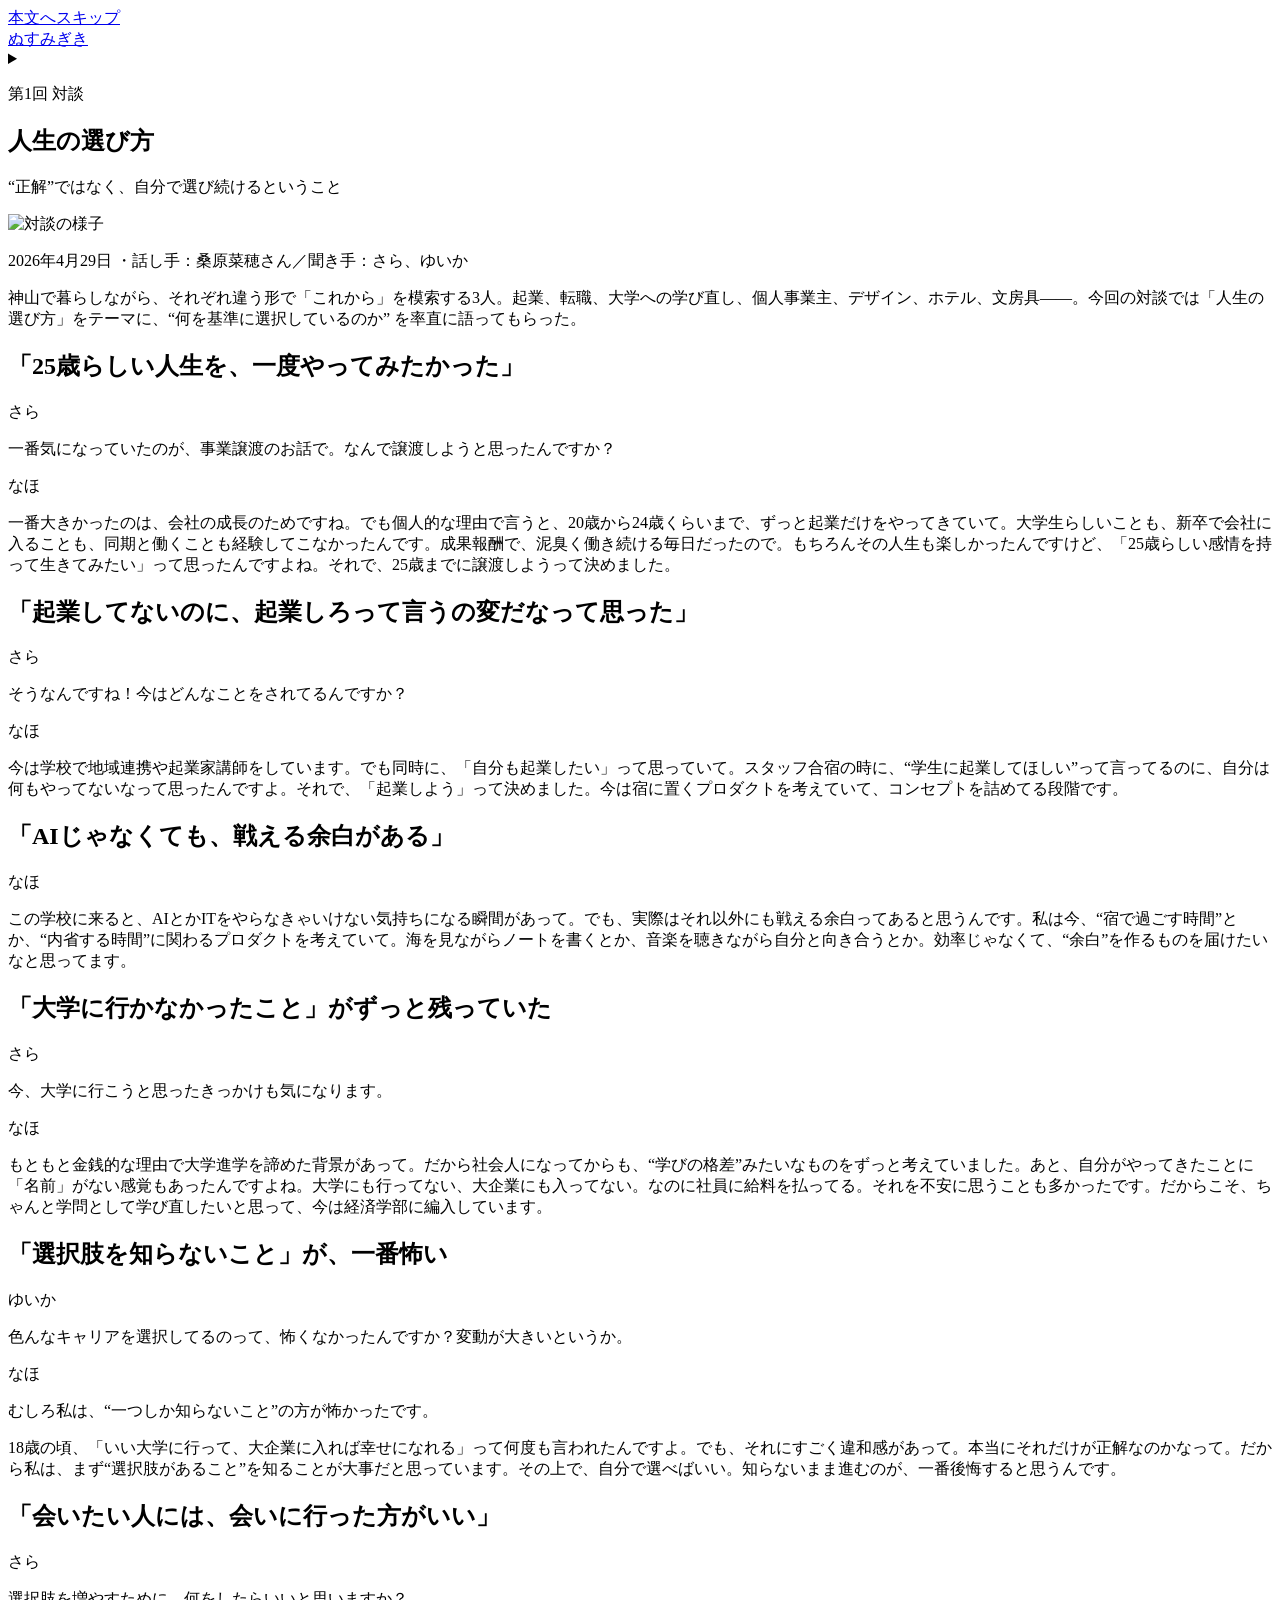
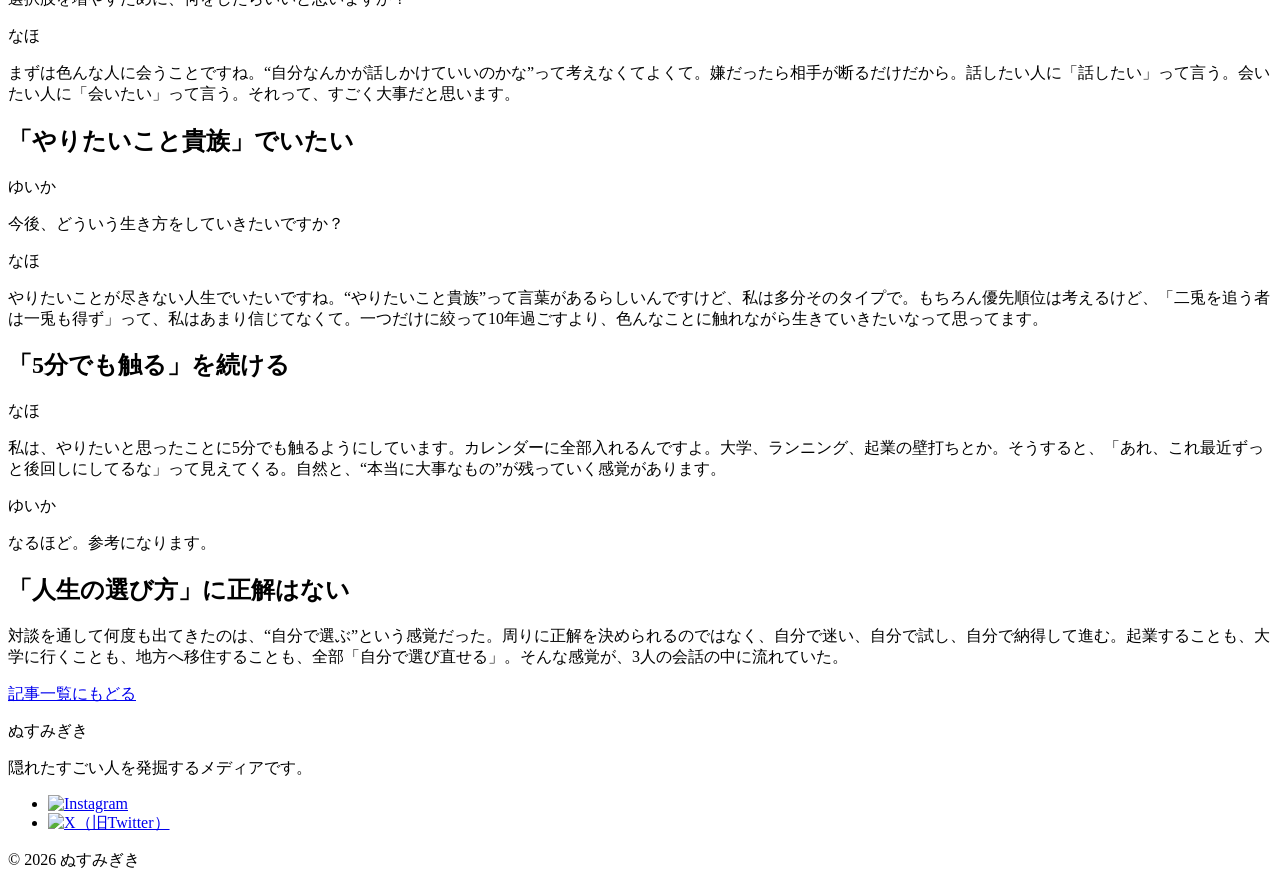
==== index.html @ 28a66e9d "Add files via upload" ====
<!DOCTYPE html>
<html lang="ja">
<head>
  <meta charset="UTF-8">
  <meta name="viewport" content="width=device-width, initial-scale=1">

  <title>第1回 人生の選び方 — 桑原菜穂さん｜ぬすみぎき</title>
  <meta name="description" content="神山で暮らしながら「これから」を模索する3人の対談。起業、事業譲渡、大学への学び直し。“何を基準に選んでいるのか”を率直に聞きました。">

  <!-- セキュリティ：読み込み元を自サイトに限定。JavaScript は使っていない。
       ※ frame-ancestors は meta では効かないため、vercel.json 側で指定している。 -->
  <meta http-equiv="Content-Security-Policy"
        content="default-src 'self'; script-src 'none'; style-src 'self'; img-src 'self' data:; font-src 'self'; base-uri 'none'; form-action 'none'">
  <meta name="referrer" content="strict-origin-when-cross-origin">

  <link rel="icon" href="/assets/icons/favicon.svg" type="image/svg+xml">
  <link rel="canonical" href="https://example.com/articles/001-jinsei-no-erabikata/">

  <!-- SNS でシェアされたときの見え方（TODO: example.com を公開先のドメインに置き換える） -->
  <meta property="og:type" content="article">
  <meta property="og:title" content="第1回 人生の選び方 — 桑原菜穂さん">
  <meta property="og:description" content="“正解”ではなく、自分で選び続けるということ。">
  <meta property="og:url" content="https://example.com/articles/001-jinsei-no-erabikata/">
  <meta property="og:image" content="https://example.com/assets/img/article-001-hero.jpg">
  <meta name="twitter:card" content="summary_large_image">

  <link rel="stylesheet" href="/assets/css/tokens.css">
  <link rel="stylesheet" href="/assets/css/base.css">
  <link rel="stylesheet" href="/assets/css/article.css">
</head>
<body>
  <a class="skip-link" href="#main">本文へスキップ</a>

  <header class="site-header">
    <div class="container site-header__inner">
      <a class="logo" href="/">ぬすみぎき</a>

      <nav class="nav" aria-label="メインメニュー">
        <details>
          <summary class="nav__toggle" aria-label="メニューを開く">
            <span class="nav__toggle-bar" aria-hidden="true"></span>
          </summary>
          <ul class="nav__list">
            <li><a href="/">ホーム</a></li>
            <li><a href="/#about">このマガジンについて</a></li>
          </ul>
        </details>
      </nav>
    </div>
  </header>

  <main id="main">
    <article class="container">
      <!-- 見出し -->
      <header class="article-hero">
        <div class="article-hero__caption">
          <p class="article-hero__series">第1回 対談</p>
          <h1 class="article-hero__title">人生の選び方</h1>
          <p class="article-hero__subtitle">“正解”ではなく、自分で選び続けるということ</p>
        </div>
        <img class="article-hero__image"
             src="/assets/img/article-001-hero.jpg"
             alt="対談の様子"
             width="614" height="461" fetchpriority="high" decoding="async">
      </header>

      <div class="article-body">
        <!-- TODO: 日付は写真のファイル名から仮置きしたもの。実際の公開日に直す -->
        <p class="article-meta">
          <time datetime="2026-04-29">2026年4月29日</time>
          ・話し手：桑原菜穂さん／聞き手：さら、ゆいか
        </p>

        <p class="article-lead">
          神山で暮らしながら、それぞれ違う形で「これから」を模索する3人。起業、転職、大学への学び直し、個人事業主、デザイン、ホテル、文房具——。今回の対談では「人生の選び方」をテーマに、“何を基準に選択しているのか” を率直に語ってもらった。
        </p>

        <!-- 第1章 -->
        <section class="chapter">
          <h2 class="chapter__heading">「25歳らしい人生を、一度やってみたかった」</h2>

          <div class="speech speech--host">
            <p class="speech__name">さら</p>
            <div class="speech__text">
              <p>一番気になっていたのが、事業譲渡のお話で。なんで譲渡しようと思ったんですか？</p>
            </div>
          </div>

          <div class="speech speech--guest">
            <p class="speech__name">なほ</p>
            <div class="speech__text">
              <p>一番大きかったのは、会社の成長のためですね。でも個人的な理由で言うと、20歳から24歳くらいまで、ずっと起業だけをやってきていて。大学生らしいことも、新卒で会社に入ることも、同期と働くことも経験してこなかったんです。成果報酬で、泥臭く働き続ける毎日だったので。もちろんその人生も楽しかったんですけど、「25歳らしい感情を持って生きてみたい」って思ったんですよね。それで、25歳までに譲渡しようって決めました。</p>
            </div>
          </div>
        </section>

        <!-- 第2章 -->
        <section class="chapter">
          <h2 class="chapter__heading">「起業してないのに、起業しろって言うの変だなって思った」</h2>

          <div class="speech speech--host">
            <p class="speech__name">さら</p>
            <div class="speech__text">
              <p>そうなんですね！今はどんなことをされてるんですか？</p>
            </div>
          </div>

          <div class="speech speech--guest">
            <p class="speech__name">なほ</p>
            <div class="speech__text">
              <p>今は学校で地域連携や起業家講師をしています。でも同時に、「自分も起業したい」って思っていて。スタッフ合宿の時に、“学生に起業してほしい”って言ってるのに、自分は何もやってないなって思ったんですよ。それで、「起業しよう」って決めました。今は宿に置くプロダクトを考えていて、コンセプトを詰めてる段階です。</p>
            </div>
          </div>
        </section>

        <!-- 第3章 -->
        <section class="chapter">
          <h2 class="chapter__heading">「AIじゃなくても、戦える余白がある」</h2>

          <div class="speech speech--guest">
            <p class="speech__name">なほ</p>
            <div class="speech__text">
              <p>この学校に来ると、AIとかITをやらなきゃいけない気持ちになる瞬間があって。でも、実際はそれ以外にも戦える余白ってあると思うんです。私は今、“宿で過ごす時間”とか、“内省する時間”に関わるプロダクトを考えていて。海を見ながらノートを書くとか、音楽を聴きながら自分と向き合うとか。効率じゃなくて、“余白”を作るものを届けたいなと思ってます。</p>
            </div>
          </div>
        </section>

        <!-- 第4章 -->
        <section class="chapter">
          <h2 class="chapter__heading">「大学に行かなかったこと」がずっと残っていた</h2>

          <div class="speech speech--host">
            <p class="speech__name">さら</p>
            <div class="speech__text">
              <p>今、大学に行こうと思ったきっかけも気になります。</p>
            </div>
          </div>

          <div class="speech speech--guest">
            <p class="speech__name">なほ</p>
            <div class="speech__text">
              <p>もともと金銭的な理由で大学進学を諦めた背景があって。だから社会人になってからも、“学びの格差”みたいなものをずっと考えていました。あと、自分がやってきたことに「名前」がない感覚もあったんですよね。大学にも行ってない、大企業にも入ってない。なのに社員に給料を払ってる。それを不安に思うことも多かったです。だからこそ、ちゃんと学問として学び直したいと思って、今は経済学部に編入しています。</p>
            </div>
          </div>
        </section>

        <!-- 第5章 -->
        <section class="chapter">
          <h2 class="chapter__heading">「選択肢を知らないこと」が、一番怖い</h2>

          <div class="speech speech--host">
            <p class="speech__name" data-speaker="yuika">ゆいか</p>
            <div class="speech__text">
              <p>色んなキャリアを選択してるのって、怖くなかったんですか？変動が大きいというか。</p>
            </div>
          </div>

          <div class="speech speech--guest">
            <p class="speech__name">なほ</p>
            <div class="speech__text">
              <p>むしろ私は、“一つしか知らないこと”の方が怖かったです。</p>
              <p>18歳の頃、「いい大学に行って、大企業に入れば幸せになれる」って何度も言われたんですよ。でも、それにすごく違和感があって。本当にそれだけが正解なのかなって。だから私は、まず“選択肢があること”を知ることが大事だと思っています。その上で、自分で選べばいい。知らないまま進むのが、一番後悔すると思うんです。</p>
            </div>
          </div>
        </section>

        <!-- 第6章 -->
        <section class="chapter">
          <h2 class="chapter__heading">「会いたい人には、会いに行った方がいい」</h2>

          <div class="speech speech--host">
            <p class="speech__name">さら</p>
            <div class="speech__text">
              <p>選択肢を増やすために、何をしたらいいと思いますか？</p>
            </div>
          </div>

          <div class="speech speech--guest">
            <p class="speech__name">なほ</p>
            <div class="speech__text">
              <p>まずは色んな人に会うことですね。“自分なんかが話しかけていいのかな”って考えなくてよくて。嫌だったら相手が断るだけだから。話したい人に「話したい」って言う。会いたい人に「会いたい」って言う。それって、すごく大事だと思います。</p>
            </div>
          </div>
        </section>

        <!-- 第7章 -->
        <section class="chapter">
          <h2 class="chapter__heading">「やりたいこと貴族」でいたい</h2>

          <div class="speech speech--host">
            <p class="speech__name" data-speaker="yuika">ゆいか</p>
            <div class="speech__text">
              <p>今後、どういう生き方をしていきたいですか？</p>
            </div>
          </div>

          <div class="speech speech--guest">
            <p class="speech__name">なほ</p>
            <div class="speech__text">
              <p>やりたいことが尽きない人生でいたいですね。“やりたいこと貴族”って言葉があるらしいんですけど、私は多分そのタイプで。もちろん優先順位は考えるけど、「二兎を追う者は一兎も得ず」って、私はあまり信じてなくて。一つだけに絞って10年過ごすより、色んなことに触れながら生きていきたいなって思ってます。</p>
            </div>
          </div>
        </section>

        <!-- 第8章 -->
        <section class="chapter">
          <h2 class="chapter__heading">「5分でも触る」を続ける</h2>

          <div class="speech speech--guest">
            <p class="speech__name">なほ</p>
            <div class="speech__text">
              <p>私は、やりたいと思ったことに5分でも触るようにしています。カレンダーに全部入れるんですよ。大学、ランニング、起業の壁打ちとか。そうすると、「あれ、これ最近ずっと後回しにしてるな」って見えてくる。自然と、“本当に大事なもの”が残っていく感覚があります。</p>
            </div>
          </div>

          <div class="speech speech--host">
            <p class="speech__name" data-speaker="yuika">ゆいか</p>
            <div class="speech__text">
              <p>なるほど。参考になります。</p>
            </div>
          </div>
        </section>

        <!-- まとめ -->
        <section class="article-outro" aria-labelledby="outro-title">
          <h2 class="article-outro__title" id="outro-title">「人生の選び方」に正解はない</h2>
          <p>対談を通して何度も出てきたのは、“自分で選ぶ”という感覚だった。周りに正解を決められるのではなく、自分で迷い、自分で試し、自分で納得して進む。起業することも、大学に行くことも、地方へ移住することも、全部「自分で選び直せる」。そんな感覚が、3人の会話の中に流れていた。</p>
        </section>

        <nav class="article-nav" aria-label="記事ナビゲーション">
          <a href="/">記事一覧にもどる</a>
        </nav>
      </div>
    </article>
  </main>

  <footer class="site-footer">
    <div class="container site-footer__inner">
      <div>
        <p class="logo">ぬすみぎき</p>
        <p class="site-footer__tagline">隠れたすごい人を発掘するメディアです。</p>
      </div>

      <!-- TODO: href を実際のアカウント URL に置き換える -->
      <ul class="social">
        <li>
          <a href="https://www.instagram.com/" rel="me noopener noreferrer" target="_blank">
            <img src="/assets/icons/instagram.svg" alt="Instagram" width="32" height="32">
          </a>
        </li>
        <li>
          <a href="https://x.com/" rel="me noopener noreferrer" target="_blank">
            <img src="/assets/icons/x.svg" alt="X（旧Twitter）" width="32" height="32">
          </a>
        </li>
      </ul>

      <p class="site-footer__copyright">&copy; 2026 ぬすみぎき</p>
    </div>
  </footer>
</body>
</html>
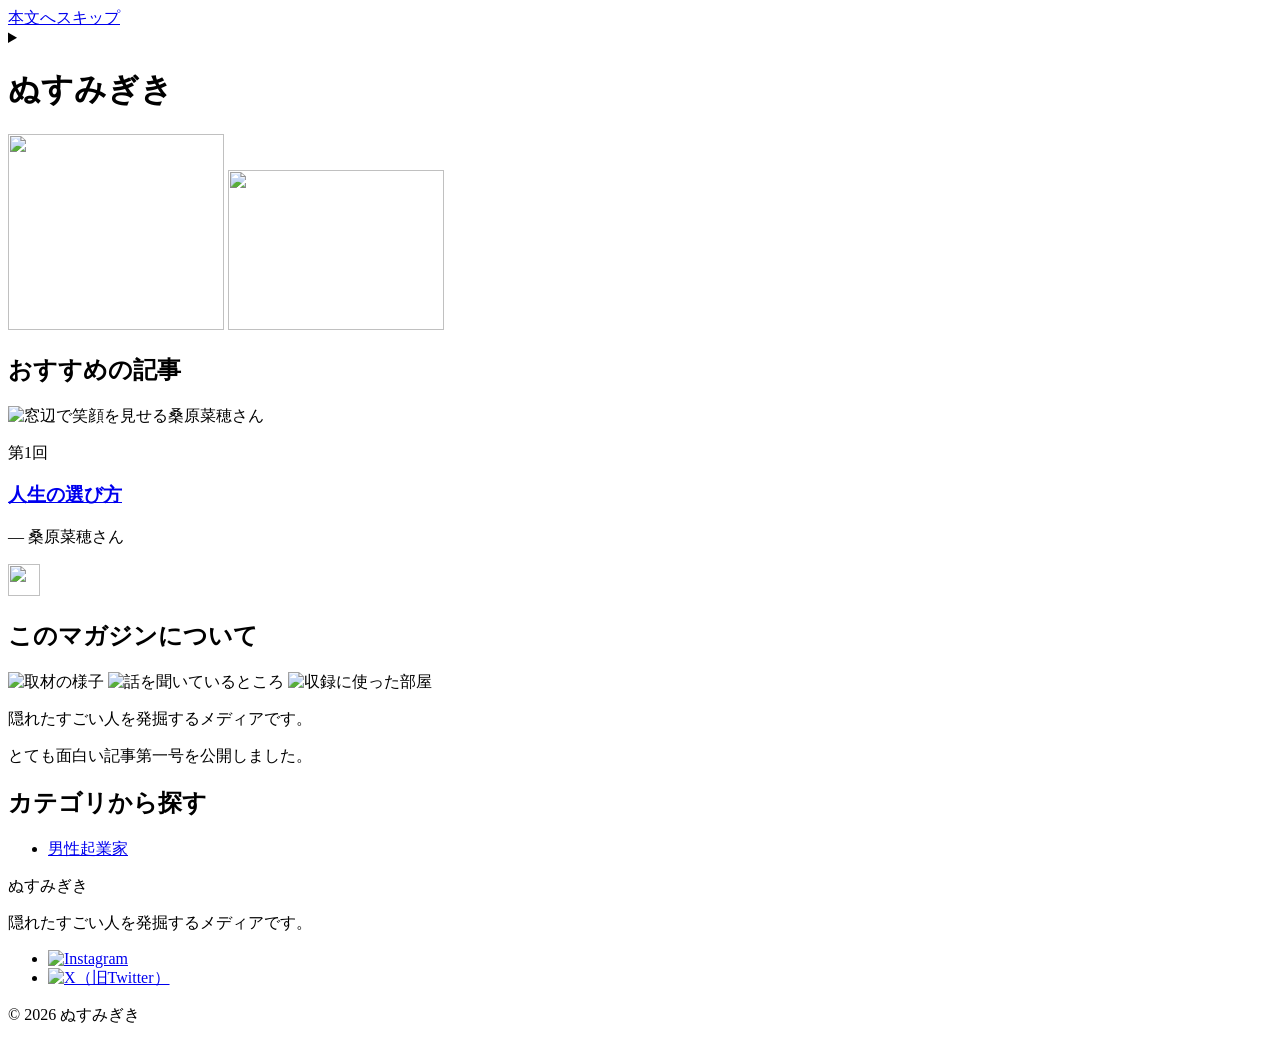
==== commit ae2c45dd: "Add files via upload" ====
--- a/index.html
+++ b/index.html
@@ -4,37 +4,37 @@
   <meta charset="UTF-8">
   <meta name="viewport" content="width=device-width, initial-scale=1">
 
-  <title>第1回 人生の選び方 — 桑原菜穂さん｜ぬすみぎき</title>
-  <meta name="description" content="神山で暮らしながら「これから」を模索する3人の対談。起業、事業譲渡、大学への学び直し。“何を基準に選んでいるのか”を率直に聞きました。">
+  <title>ぬすみぎき｜隠れたすごい人を発掘するWebマガジン</title>
+  <meta name="description" content="「ぬすみぎき」は、まだ知られていない人の話をそっと聞かせてもらうWebマガジンです。神山で暮らす人たちのインタビューを届けます。">
 
-  <!-- セキュリティ：読み込み元を自サイトに限定。JavaScript は使っていない。
+  <!-- セキュリティ：このページが読み込んでよいものを自分自身に限定する。
+       JavaScript は使っていないので script-src は none にしている。
        ※ frame-ancestors は meta では効かないため、vercel.json 側で指定している。 -->
   <meta http-equiv="Content-Security-Policy"
         content="default-src 'self'; script-src 'none'; style-src 'self'; img-src 'self' data:; font-src 'self'; base-uri 'none'; form-action 'none'">
   <meta name="referrer" content="strict-origin-when-cross-origin">
 
   <link rel="icon" href="/assets/icons/favicon.svg" type="image/svg+xml">
-  <link rel="canonical" href="https://example.com/articles/001-jinsei-no-erabikata/">
+  <link rel="canonical" href="https://example.com/">
 
   <!-- SNS でシェアされたときの見え方（TODO: example.com を公開先のドメインに置き換える） -->
-  <meta property="og:type" content="article">
-  <meta property="og:title" content="第1回 人生の選び方 — 桑原菜穂さん">
-  <meta property="og:description" content="“正解”ではなく、自分で選び続けるということ。">
-  <meta property="og:url" content="https://example.com/articles/001-jinsei-no-erabikata/">
-  <meta property="og:image" content="https://example.com/assets/img/article-001-hero.jpg">
+  <meta property="og:type" content="website">
+  <meta property="og:title" content="ぬすみぎき｜隠れたすごい人を発掘するWebマガジン">
+  <meta property="og:description" content="まだ知られていない人の話をそっと聞かせてもらうWebマガジン。">
+  <meta property="og:url" content="https://example.com/">
+  <meta property="og:image" content="https://example.com/assets/img/article-001-cover.jpg">
   <meta name="twitter:card" content="summary_large_image">
 
   <link rel="stylesheet" href="/assets/css/tokens.css">
   <link rel="stylesheet" href="/assets/css/base.css">
-  <link rel="stylesheet" href="/assets/css/article.css">
+  <link rel="stylesheet" href="/assets/css/home.css">
 </head>
 <body>
   <a class="skip-link" href="#main">本文へスキップ</a>
 
   <header class="site-header">
-    <div class="container site-header__inner">
-      <a class="logo" href="/">ぬすみぎき</a>
-
+    <!-- トップページはすぐ下に大きなサイト名が出るので、ヘッダーはメニューだけ -->
+    <div class="container site-header__inner site-header__inner--end">
       <nav class="nav" aria-label="メインメニュー">
         <details>
           <summary class="nav__toggle" aria-label="メニューを開く">
@@ -42,7 +42,8 @@
           </summary>
           <ul class="nav__list">
             <li><a href="/">ホーム</a></li>
-            <li><a href="/#about">このマガジンについて</a></li>
+            <li><a href="#about">このマガジンについて</a></li>
+            <li><a href="/articles/001-jinsei-no-erabikata/">第1回 人生の選び方</a></li>
           </ul>
         </details>
       </nav>
@@ -50,188 +51,75 @@
   </header>
 
   <main id="main">
-    <article class="container">
-      <!-- 見出し -->
-      <header class="article-hero">
-        <div class="article-hero__caption">
-          <p class="article-hero__series">第1回 対談</p>
-          <h1 class="article-hero__title">人生の選び方</h1>
-          <p class="article-hero__subtitle">“正解”ではなく、自分で選び続けるということ</p>
+    <!-- ヒーロー：サイト名 -->
+    <div class="hero">
+      <h1 class="logo">ぬすみぎき</h1>
+    </div>
+
+    <!-- おすすめの記事 -->
+    <section class="featured container" aria-labelledby="featured-title">
+      <span class="decor decor--circle" aria-hidden="true"></span>
+      <span class="decor decor--mountain" aria-hidden="true">
+        <img src="/assets/icons/mountain-front.svg" alt="" width="216" height="196">
+        <img src="/assets/icons/mountain-back.svg" alt="" width="216" height="160">
+      </span>
+
+      <div class="card">
+        <h2 class="section-title" id="featured-title">おすすめの記事</h2>
+
+        <article class="article-card article-card__link-wrap">
+          <img class="article-card__image"
+               src="/assets/img/article-001-cover.jpg"
+               alt="窓辺で笑顔を見せる桑原菜穂さん"
+               width="402" height="302" loading="lazy" decoding="async">
+          <div>
+            <p class="article-card__number">第1回</p>
+            <h3 class="article-card__title">
+              <a href="/articles/001-jinsei-no-erabikata/">人生の選び方</a>
+            </h3>
+            <p class="article-card__byline">— 桑原菜穂さん</p>
+          </div>
+        </article>
+
+        <p class="featured__more">
+          <img src="/assets/icons/more.svg" alt="" width="32" height="32">
+        </p>
+      </div>
+    </section>
+
+    <!-- 装飾のドット列 -->
+    <div class="dot-divider" aria-hidden="true">
+      <span></span><span></span><span></span><span></span><span></span>
+      <span></span><span></span><span></span><span></span><span></span>
+      <span></span><span></span><span></span><span></span><span></span>
+      <span></span><span></span>
+    </div>
+
+    <!-- このマガジンについて -->
+    <section class="about container" id="about" aria-labelledby="about-title">
+      <h2 class="about__label" id="about-title">このマガジンについて</h2>
+
+      <div class="about__body">
+        <div class="about__gallery">
+          <img src="/assets/img/about-01.jpg" alt="取材の様子" width="236" height="157" loading="lazy" decoding="async">
+          <img src="/assets/img/about-02.jpg" alt="話を聞いているところ" width="134" height="135" loading="lazy" decoding="async">
+          <img src="/assets/img/about-03.jpg" alt="収録に使った部屋" width="319" height="213" loading="lazy" decoding="async">
         </div>
-        <img class="article-hero__image"
-             src="/assets/img/article-001-hero.jpg"
-             alt="対談の様子"
-             width="614" height="461" fetchpriority="high" decoding="async">
-      </header>
 
-      <div class="article-body">
-        <!-- TODO: 日付は写真のファイル名から仮置きしたもの。実際の公開日に直す -->
-        <p class="article-meta">
-          <time datetime="2026-04-29">2026年4月29日</time>
-          ・話し手：桑原菜穂さん／聞き手：さら、ゆいか
-        </p>
+        <div class="about__text">
+          <p class="about__lead">隠れたすごい人を発掘するメディアです。</p>
+          <p>とても面白い記事第一号を公開しました。</p>
+        </div>
+      </div>
+    </section>
 
-        <p class="article-lead">
-          神山で暮らしながら、それぞれ違う形で「これから」を模索する3人。起業、転職、大学への学び直し、個人事業主、デザイン、ホテル、文房具——。今回の対談では「人生の選び方」をテーマに、“何を基準に選択しているのか” を率直に語ってもらった。
-        </p>
-
-        <!-- 第1章 -->
-        <section class="chapter">
-          <h2 class="chapter__heading">「25歳らしい人生を、一度やってみたかった」</h2>
-
-          <div class="speech speech--host">
-            <p class="speech__name">さら</p>
-            <div class="speech__text">
-              <p>一番気になっていたのが、事業譲渡のお話で。なんで譲渡しようと思ったんですか？</p>
-            </div>
-          </div>
-
-          <div class="speech speech--guest">
-            <p class="speech__name">なほ</p>
-            <div class="speech__text">
-              <p>一番大きかったのは、会社の成長のためですね。でも個人的な理由で言うと、20歳から24歳くらいまで、ずっと起業だけをやってきていて。大学生らしいことも、新卒で会社に入ることも、同期と働くことも経験してこなかったんです。成果報酬で、泥臭く働き続ける毎日だったので。もちろんその人生も楽しかったんですけど、「25歳らしい感情を持って生きてみたい」って思ったんですよね。それで、25歳までに譲渡しようって決めました。</p>
-            </div>
-          </div>
-        </section>
-
-        <!-- 第2章 -->
-        <section class="chapter">
-          <h2 class="chapter__heading">「起業してないのに、起業しろって言うの変だなって思った」</h2>
-
-          <div class="speech speech--host">
-            <p class="speech__name">さら</p>
-            <div class="speech__text">
-              <p>そうなんですね！今はどんなことをされてるんですか？</p>
-            </div>
-          </div>
-
-          <div class="speech speech--guest">
-            <p class="speech__name">なほ</p>
-            <div class="speech__text">
-              <p>今は学校で地域連携や起業家講師をしています。でも同時に、「自分も起業したい」って思っていて。スタッフ合宿の時に、“学生に起業してほしい”って言ってるのに、自分は何もやってないなって思ったんですよ。それで、「起業しよう」って決めました。今は宿に置くプロダクトを考えていて、コンセプトを詰めてる段階です。</p>
-            </div>
-          </div>
-        </section>
-
-        <!-- 第3章 -->
-        <section class="chapter">
-          <h2 class="chapter__heading">「AIじゃなくても、戦える余白がある」</h2>
-
-          <div class="speech speech--guest">
-            <p class="speech__name">なほ</p>
-            <div class="speech__text">
-              <p>この学校に来ると、AIとかITをやらなきゃいけない気持ちになる瞬間があって。でも、実際はそれ以外にも戦える余白ってあると思うんです。私は今、“宿で過ごす時間”とか、“内省する時間”に関わるプロダクトを考えていて。海を見ながらノートを書くとか、音楽を聴きながら自分と向き合うとか。効率じゃなくて、“余白”を作るものを届けたいなと思ってます。</p>
-            </div>
-          </div>
-        </section>
-
-        <!-- 第4章 -->
-        <section class="chapter">
-          <h2 class="chapter__heading">「大学に行かなかったこと」がずっと残っていた</h2>
-
-          <div class="speech speech--host">
-            <p class="speech__name">さら</p>
-            <div class="speech__text">
-              <p>今、大学に行こうと思ったきっかけも気になります。</p>
-            </div>
-          </div>
-
-          <div class="speech speech--guest">
-            <p class="speech__name">なほ</p>
-            <div class="speech__text">
-              <p>もともと金銭的な理由で大学進学を諦めた背景があって。だから社会人になってからも、“学びの格差”みたいなものをずっと考えていました。あと、自分がやってきたことに「名前」がない感覚もあったんですよね。大学にも行ってない、大企業にも入ってない。なのに社員に給料を払ってる。それを不安に思うことも多かったです。だからこそ、ちゃんと学問として学び直したいと思って、今は経済学部に編入しています。</p>
-            </div>
-          </div>
-        </section>
-
-        <!-- 第5章 -->
-        <section class="chapter">
-          <h2 class="chapter__heading">「選択肢を知らないこと」が、一番怖い</h2>
-
-          <div class="speech speech--host">
-            <p class="speech__name" data-speaker="yuika">ゆいか</p>
-            <div class="speech__text">
-              <p>色んなキャリアを選択してるのって、怖くなかったんですか？変動が大きいというか。</p>
-            </div>
-          </div>
-
-          <div class="speech speech--guest">
-            <p class="speech__name">なほ</p>
-            <div class="speech__text">
-              <p>むしろ私は、“一つしか知らないこと”の方が怖かったです。</p>
-              <p>18歳の頃、「いい大学に行って、大企業に入れば幸せになれる」って何度も言われたんですよ。でも、それにすごく違和感があって。本当にそれだけが正解なのかなって。だから私は、まず“選択肢があること”を知ることが大事だと思っています。その上で、自分で選べばいい。知らないまま進むのが、一番後悔すると思うんです。</p>
-            </div>
-          </div>
-        </section>
-
-        <!-- 第6章 -->
-        <section class="chapter">
-          <h2 class="chapter__heading">「会いたい人には、会いに行った方がいい」</h2>
-
-          <div class="speech speech--host">
-            <p class="speech__name">さら</p>
-            <div class="speech__text">
-              <p>選択肢を増やすために、何をしたらいいと思いますか？</p>
-            </div>
-          </div>
-
-          <div class="speech speech--guest">
-            <p class="speech__name">なほ</p>
-            <div class="speech__text">
-              <p>まずは色んな人に会うことですね。“自分なんかが話しかけていいのかな”って考えなくてよくて。嫌だったら相手が断るだけだから。話したい人に「話したい」って言う。会いたい人に「会いたい」って言う。それって、すごく大事だと思います。</p>
-            </div>
-          </div>
-        </section>
-
-        <!-- 第7章 -->
-        <section class="chapter">
-          <h2 class="chapter__heading">「やりたいこと貴族」でいたい</h2>
-
-          <div class="speech speech--host">
-            <p class="speech__name" data-speaker="yuika">ゆいか</p>
-            <div class="speech__text">
-              <p>今後、どういう生き方をしていきたいですか？</p>
-            </div>
-          </div>
-
-          <div class="speech speech--guest">
-            <p class="speech__name">なほ</p>
-            <div class="speech__text">
-              <p>やりたいことが尽きない人生でいたいですね。“やりたいこと貴族”って言葉があるらしいんですけど、私は多分そのタイプで。もちろん優先順位は考えるけど、「二兎を追う者は一兎も得ず」って、私はあまり信じてなくて。一つだけに絞って10年過ごすより、色んなことに触れながら生きていきたいなって思ってます。</p>
-            </div>
-          </div>
-        </section>
-
-        <!-- 第8章 -->
-        <section class="chapter">
-          <h2 class="chapter__heading">「5分でも触る」を続ける</h2>
-
-          <div class="speech speech--guest">
-            <p class="speech__name">なほ</p>
-            <div class="speech__text">
-              <p>私は、やりたいと思ったことに5分でも触るようにしています。カレンダーに全部入れるんですよ。大学、ランニング、起業の壁打ちとか。そうすると、「あれ、これ最近ずっと後回しにしてるな」って見えてくる。自然と、“本当に大事なもの”が残っていく感覚があります。</p>
-            </div>
-          </div>
-
-          <div class="speech speech--host">
-            <p class="speech__name" data-speaker="yuika">ゆいか</p>
-            <div class="speech__text">
-              <p>なるほど。参考になります。</p>
-            </div>
-          </div>
-        </section>
-
-        <!-- まとめ -->
-        <section class="article-outro" aria-labelledby="outro-title">
-          <h2 class="article-outro__title" id="outro-title">「人生の選び方」に正解はない</h2>
-          <p>対談を通して何度も出てきたのは、“自分で選ぶ”という感覚だった。周りに正解を決められるのではなく、自分で迷い、自分で試し、自分で納得して進む。起業することも、大学に行くことも、地方へ移住することも、全部「自分で選び直せる」。そんな感覚が、3人の会話の中に流れていた。</p>
-        </section>
-
-        <nav class="article-nav" aria-label="記事ナビゲーション">
-          <a href="/">記事一覧にもどる</a>
-        </nav>
-      </div>
-    </article>
+    <!-- カテゴリ -->
+    <section class="categories container" aria-labelledby="categories-title">
+      <h2 class="section-title" id="categories-title">カテゴリから探す</h2>
+      <ul class="category-list">
+        <li><a href="/articles/001-jinsei-no-erabikata/">男性起業家</a></li>
+      </ul>
+    </section>
   </main>
 
   <footer class="site-footer">
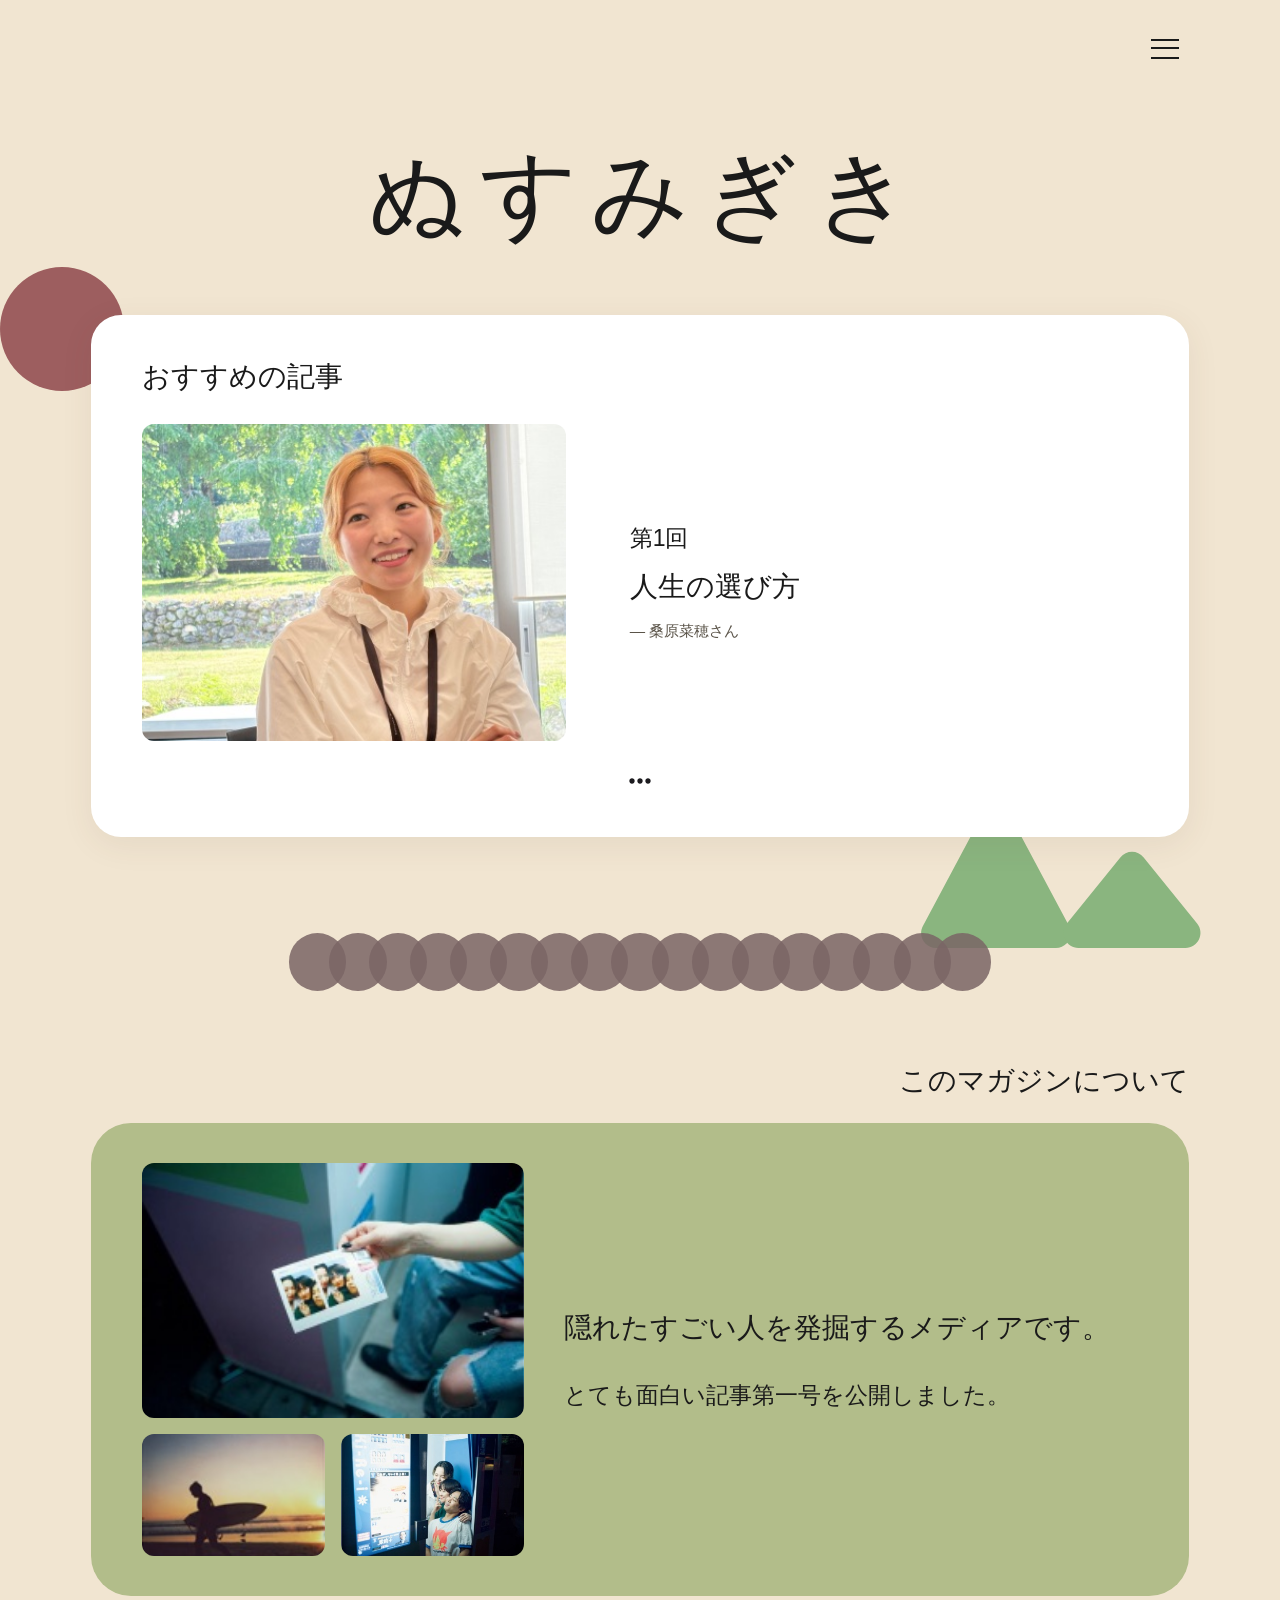
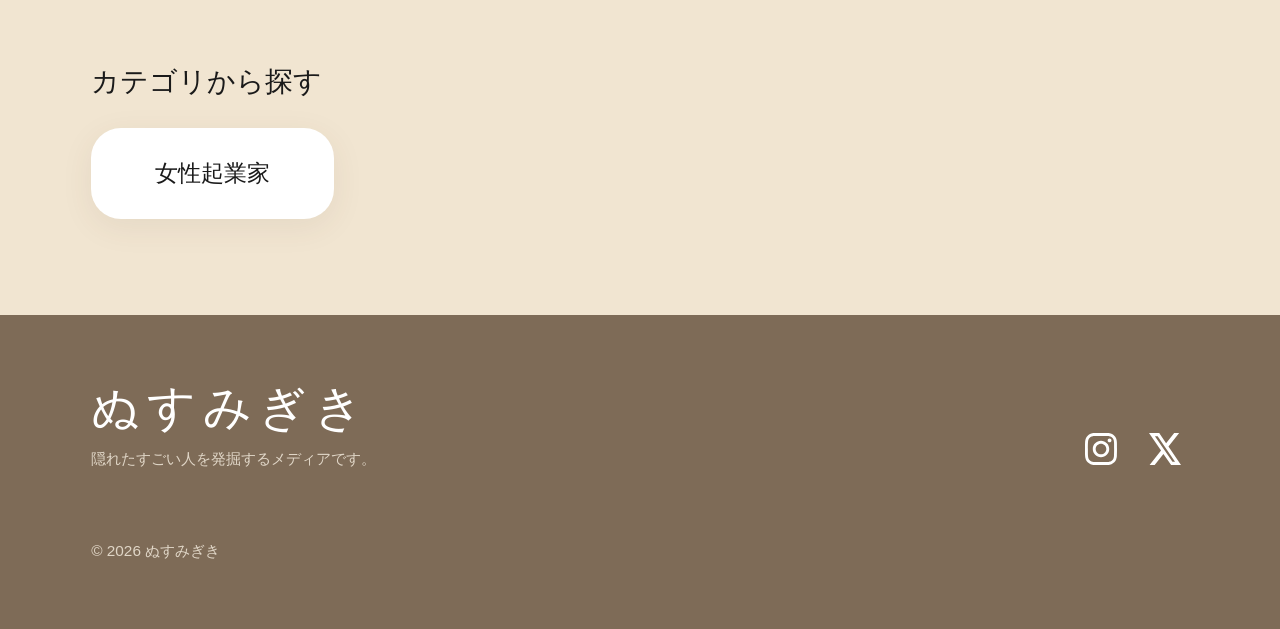
==== commit ac70774e: "Update index.html" ====
--- a/index.html
+++ b/index.html
@@ -117,7 +117,7 @@
     <section class="categories container" aria-labelledby="categories-title">
       <h2 class="section-title" id="categories-title">カテゴリから探す</h2>
       <ul class="category-list">
-        <li><a href="/articles/001-jinsei-no-erabikata/">男性起業家</a></li>
+        <li><a href="/articles/001-jinsei-no-erabikata/">女性起業家</a></li>
       </ul>
     </section>
   </main>
--- a/assets/css/tokens.css
+++ b/assets/css/tokens.css
@@ -0,0 +1,77 @@
+/* ==========================================================================
+   デザイントークン
+   Figma のスタイルをここに一元化する。色やサイズを変えたいときはこのファイルだけ触る。
+   ========================================================================== */
+
+:root {
+  /* --- 色 ------------------------------------------------------------- */
+  --color-bg: #f1e5d1;          /* ベースの生成り色 */
+  --color-surface: #ffffff;     /* 白いカード */
+  --color-surface-sub: #f6f0e5; /* 記事内の聞き手側の吹き出し */
+  --color-green: #b2bd8a;       /* アクセント（抹茶） */
+  --color-brown: #7e6b57;       /* フッター・見出しバー */
+  --color-plum: #9d5e5f;        /* 装飾の丸 */
+  --color-dot: #7b6565;         /* 装飾のドット列 */
+
+  --color-text: #1a1a1a;
+  --color-text-body: #524a40;
+  --color-text-muted: #595247;
+  --color-text-on-dark: #ffffff;
+  --color-text-on-dark-sub: #e0d6c7;
+
+  /* 話者ごとの名前の色 */
+  --color-speaker-host: #5c8066;
+  --color-speaker-guest: #bd6b47;
+  --color-speaker-host2: #73738c;
+
+  --color-focus: #bd6b47;
+
+  /* --- 文字 ----------------------------------------------------------- */
+  /* Figma では A1ゴシックを使用。Web フォントは同梱していないため、
+     日本語環境で近い印象になるシステムフォントを順に指定している。
+     （外部 CDN を読まないので、第三者へのアクセス情報の送信が発生しない） */
+  --font-base:
+    "Hiragino Kaku Gothic ProN", "ヒラギノ角ゴ ProN W3",
+    "Yu Gothic Medium", "游ゴシック Medium", YuGothic, "游ゴシック体",
+    "Noto Sans JP", "Helvetica Neue", Arial, sans-serif;
+
+  --fw-normal: 400;
+  --fw-medium: 500;
+  --fw-bold: 700;
+
+  /* 画面幅に応じて伸縮する文字サイズ */
+  --fs-hero: clamp(3rem, 9vw, 6rem);       /*  48 –  96px  サイトロゴ */
+  --fs-h1: clamp(2rem, 5.2vw, 3.75rem);    /*  32 –  60px  記事タイトル */
+  --fs-h2: clamp(1.5rem, 3vw, 2.125rem);   /*  24 –  34px  記事中見出し */
+  --fs-h3: clamp(1.25rem, 2.2vw, 1.75rem); /*  20 –  28px  小見出し */
+  --fs-lead: clamp(1.0625rem, 1.8vw, 1.5rem);
+  --fs-body: clamp(1rem, 1.5vw, 1.4rem);
+  --fs-small: clamp(0.875rem, 1.2vw, 1.125rem);
+
+  --lh-tight: 1.4;
+  --lh-normal: 1.6;
+  --lh-relaxed: 1.85;
+  --lh-loose: 2;
+
+  /* --- 余白・レイアウト ------------------------------------------------ */
+  --space-2xs: 0.5rem;
+  --space-xs: 0.75rem;
+  --space-sm: 1rem;
+  --space-md: 1.5rem;
+  --space-lg: 2.5rem;
+  --space-xl: 4rem;
+  --space-2xl: 6rem;
+
+  --content-max: 1200px;  /* 全体の最大幅 */
+  --reading-max: 1120px;  /* 本文の最大幅 */
+  --gutter: clamp(1rem, 4vw, 5rem);
+
+  /* --- 角丸・影 -------------------------------------------------------- */
+  --radius-sm: 0.75rem;
+  --radius-md: 1.5rem;
+  --radius-lg: 1.875rem;
+  --radius-xl: 2.5rem;
+  --radius-pill: 999px;
+
+  --shadow-card: 0 8px 32px rgba(90, 70, 45, 0.08);
+}
--- a/assets/css/base.css
+++ b/assets/css/base.css
@@ -0,0 +1,280 @@
+/* ==========================================================================
+   ベース：リセット・共通レイアウト・ヘッダー・フッター
+   ========================================================================== */
+
+/* --- リセット ---------------------------------------------------------- */
+*,
+*::before,
+*::after {
+  box-sizing: border-box;
+}
+
+body,
+h1,
+h2,
+h3,
+h4,
+p,
+figure,
+blockquote,
+dl,
+dd {
+  margin: 0;
+}
+
+ul[class],
+ol[class] {
+  margin: 0;
+  padding: 0;
+  list-style: none;
+}
+
+img,
+svg {
+  display: block;
+  max-width: 100%;
+  height: auto;
+}
+
+button,
+input,
+select,
+textarea {
+  font: inherit;
+  color: inherit;
+}
+
+/* --- 土台 -------------------------------------------------------------- */
+html {
+  scroll-behavior: smooth;
+  -webkit-text-size-adjust: 100%;
+}
+
+body {
+  background: var(--color-bg);
+  color: var(--color-text);
+  font-family: var(--font-base);
+  font-size: var(--fs-body);
+  font-weight: var(--fw-normal);
+  line-height: var(--lh-relaxed);
+  -webkit-font-smoothing: antialiased;
+  overflow-x: hidden;
+}
+
+a {
+  color: inherit;
+  text-decoration-thickness: 1px;
+  text-underline-offset: 0.25em;
+}
+
+/* キーボード操作時にどこを触っているかが必ず分かるようにする */
+:focus-visible {
+  outline: 3px solid var(--color-focus);
+  outline-offset: 3px;
+  border-radius: 4px;
+}
+
+/* 動きを減らす設定の人にはアニメーションを出さない */
+@media (prefers-reduced-motion: reduce) {
+  html {
+    scroll-behavior: auto;
+  }
+
+  *,
+  *::before,
+  *::after {
+    animation-duration: 0.01ms !important;
+    transition-duration: 0.01ms !important;
+  }
+}
+
+/* --- 共通ユーティリティ ------------------------------------------------ */
+
+/* 画面には出さないがスクリーンリーダーには読ませたいテキスト */
+.visually-hidden {
+  position: absolute;
+  width: 1px;
+  height: 1px;
+  margin: -1px;
+  padding: 0;
+  overflow: hidden;
+  clip-path: inset(50%);
+  white-space: nowrap;
+}
+
+/* キーボードで最初に飛べる「本文へスキップ」リンク */
+.skip-link {
+  position: absolute;
+  top: 0;
+  left: 0;
+  z-index: 100;
+  padding: var(--space-xs) var(--space-sm);
+  background: var(--color-brown);
+  color: var(--color-text-on-dark);
+  transform: translateY(-120%);
+}
+
+.skip-link:focus {
+  transform: translateY(0);
+}
+
+.container {
+  width: 100%;
+  max-width: var(--content-max);
+  margin-inline: auto;
+  padding-inline: var(--gutter);
+}
+
+/* --- サイトロゴ -------------------------------------------------------- */
+.logo {
+  display: inline-flex;
+  font-size: var(--fs-hero);
+  font-weight: var(--fw-medium);
+  line-height: 1.2;
+  letter-spacing: 0.14em;
+  /* letter-spacing の分だけ右にずれるので相殺する */
+  margin-inline-end: -0.14em;
+  text-decoration: none;
+  white-space: nowrap;
+}
+
+/* --- ヘッダー ---------------------------------------------------------- */
+.site-header {
+  position: relative;
+  z-index: 10;
+  padding-block: var(--space-md);
+}
+
+.site-header__inner {
+  display: flex;
+  align-items: center;
+  justify-content: space-between;
+  gap: var(--space-sm);
+}
+
+/* JavaScript を使わない開閉メニュー（details/summary） */
+.site-header__inner--end {
+  justify-content: flex-end;
+}
+
+/* ヘッダー内の小さいロゴ（記事ページ用） */
+.site-header .logo {
+  font-size: clamp(1.5rem, 3.5vw, 2.25rem);
+}
+
+.nav {
+  position: relative;
+}
+
+.nav__toggle {
+  display: grid;
+  place-items: center;
+  width: 3rem;
+  height: 3rem;
+  cursor: pointer;
+  list-style: none;
+  border-radius: var(--radius-sm);
+}
+
+.nav__toggle::-webkit-details-marker {
+  display: none;
+}
+
+.nav__toggle-bar,
+.nav__toggle-bar::before,
+.nav__toggle-bar::after {
+  display: block;
+  width: 1.75rem;
+  height: 2px;
+  background: var(--color-text);
+  content: "";
+}
+
+.nav__toggle-bar::before {
+  transform: translateY(-0.5rem);
+}
+
+.nav__toggle-bar::after {
+  transform: translateY(0.5rem);
+}
+
+.nav__list {
+  position: absolute;
+  inset-inline-end: 0;
+  min-width: 14rem;
+  margin-block-start: var(--space-2xs);
+  padding: var(--space-2xs);
+  background: var(--color-surface);
+  border-radius: var(--radius-sm);
+  box-shadow: var(--shadow-card);
+}
+
+.nav__list a {
+  display: block;
+  padding: var(--space-xs) var(--space-sm);
+  font-size: var(--fs-small);
+  line-height: 1.4;
+  text-decoration: none;
+  border-radius: var(--radius-sm);
+}
+
+.nav__list a:hover {
+  background: var(--color-bg);
+}
+
+/* --- フッター ---------------------------------------------------------- */
+.site-footer {
+  margin-block-start: var(--space-2xl);
+  padding-block: var(--space-xl);
+  background: var(--color-brown);
+  color: var(--color-text-on-dark);
+}
+
+.site-footer__inner {
+  display: flex;
+  flex-wrap: wrap;
+  gap: var(--space-md);
+  align-items: flex-end;
+  justify-content: space-between;
+}
+
+.site-footer .logo {
+  font-size: clamp(2.25rem, 5vw, 3rem);
+}
+
+.site-footer__tagline {
+  margin-block-start: var(--space-2xs);
+  color: var(--color-text-on-dark-sub);
+  font-size: var(--fs-small);
+}
+
+.social {
+  display: flex;
+  gap: var(--space-sm);
+  align-items: center;
+}
+
+.social a {
+  display: grid;
+  place-items: center;
+  width: 3rem;
+  height: 3rem;
+  border-radius: var(--radius-pill);
+  transition: background-color 0.2s ease;
+}
+
+.social a:hover {
+  background: rgba(255, 255, 255, 0.12);
+}
+
+.social img {
+  width: 2rem;
+  height: 2rem;
+}
+
+.site-footer__copyright {
+  width: 100%;
+  margin-block-start: var(--space-lg);
+  color: var(--color-text-on-dark-sub);
+  font-size: var(--fs-small);
+}
--- a/assets/css/home.css
+++ b/assets/css/home.css
@@ -0,0 +1,252 @@
+/* ==========================================================================
+   トップページ
+   ========================================================================== */
+
+/* --- ヒーロー（サイト名） ---------------------------------------------- */
+.hero {
+  display: grid;
+  place-items: center;
+  padding-block: var(--space-lg) var(--space-xl);
+  text-align: center;
+}
+
+.hero .logo {
+  font-size: var(--fs-hero);
+}
+
+/* --- おすすめの記事 ----------------------------------------------------- */
+.featured {
+  position: relative;
+}
+
+/* 背景の飾り（丸・山）は装飾なので、狭い画面では出さない */
+.decor {
+  position: absolute;
+  z-index: -1;
+  pointer-events: none;
+}
+
+.decor--circle {
+  top: -3rem;
+  left: -2.5rem;
+  width: 7.75rem;
+  height: 7.75rem;
+  background: var(--color-plum);
+  border-radius: 50%;
+}
+
+/* 山は白いカードの真下に少しはみ出させる */
+.decor--mountain {
+  top: calc(100% - 2.5rem);
+  right: 0;
+  display: flex;
+  align-items: flex-end;
+}
+
+.decor--mountain img {
+  width: 13.5rem;
+}
+
+.decor--mountain img + img {
+  margin-inline-start: -5rem;
+}
+
+@media (max-width: 60rem) {
+  .decor {
+    display: none;
+  }
+}
+
+.card {
+  padding: var(--space-lg) var(--gutter);
+  background: var(--color-surface);
+  border-radius: var(--radius-lg);
+  box-shadow: var(--shadow-card);
+}
+
+.section-title {
+  margin-block-end: var(--space-md);
+  font-size: var(--fs-h3);
+  font-weight: var(--fw-normal);
+  line-height: var(--lh-normal);
+}
+
+/* 記事カード：画像 + テキストの 2 カラム。狭い画面では縦積みになる */
+.article-card {
+  display: grid;
+  grid-template-columns: minmax(0, 1fr);
+  gap: var(--space-md);
+  align-items: center;
+}
+
+@media (min-width: 48rem) {
+  .article-card {
+    grid-template-columns: minmax(0, 5fr) minmax(0, 6fr);
+    gap: var(--space-xl);
+  }
+}
+
+.article-card__image {
+  width: 100%;
+  aspect-ratio: 4 / 3;
+  object-fit: cover;
+  border-radius: var(--radius-sm);
+}
+
+.article-card__number {
+  font-size: var(--fs-lead);
+  line-height: var(--lh-normal);
+}
+
+.article-card__title {
+  margin-block: var(--space-2xs);
+  font-size: var(--fs-h3);
+  font-weight: var(--fw-normal);
+  line-height: var(--lh-normal);
+}
+
+/* カード全体をクリックできるようにしつつ、リンク自体は見出しの中に置く
+   （リンクテキストが読み上げられるので、スクリーンリーダーにも意味が伝わる） */
+.article-card__title a {
+  text-decoration: none;
+}
+
+.article-card__title a::after {
+  position: absolute;
+  inset: 0;
+  content: "";
+}
+
+.article-card__byline {
+  color: var(--color-text-muted);
+  font-size: var(--fs-small);
+}
+
+.article-card__link-wrap {
+  position: relative;
+  border-radius: var(--radius-md);
+  transition: transform 0.2s ease;
+}
+
+.article-card__link-wrap:hover {
+  transform: translateY(-2px);
+}
+
+.featured__more {
+  display: grid;
+  place-items: center;
+  margin-block-start: var(--space-md);
+}
+
+.featured__more img {
+  width: 2rem;
+  height: 2rem;
+}
+
+/* --- ドットの区切り ----------------------------------------------------- */
+.dot-divider {
+  --dot-size: clamp(2rem, 4.5vw, 3.75rem);
+
+  display: flex;
+  justify-content: center;
+  margin-block: var(--space-2xl) var(--space-xl);
+  overflow: hidden;
+}
+
+.dot-divider span {
+  flex: 0 0 auto;
+  width: var(--dot-size);
+  aspect-ratio: 1;
+  background: var(--color-dot);
+  border-radius: 50%;
+  opacity: 0.85;
+}
+
+.dot-divider span + span {
+  /* 少しだけ重ねて、丸が連なった帯に見せる */
+  margin-inline-start: calc(var(--dot-size) * -0.3);
+}
+
+/* --- このマガジンについて ----------------------------------------------- */
+.about {
+  margin-block-start: var(--space-xl);
+}
+
+.about__label {
+  margin-block-end: var(--space-sm);
+  font-size: var(--fs-h3);
+  font-weight: var(--fw-normal);
+  text-align: end;
+}
+
+.about__body {
+  display: grid;
+  grid-template-columns: minmax(0, 1fr);
+  gap: var(--space-lg);
+  align-items: center;
+  padding: var(--space-lg) var(--gutter);
+  background: var(--color-green);
+  border-radius: var(--radius-xl);
+}
+
+@media (min-width: 48rem) {
+  .about__body {
+    grid-template-columns: minmax(0, 2fr) minmax(0, 3fr);
+  }
+}
+
+.about__gallery {
+  display: grid;
+  grid-template-columns: repeat(2, minmax(0, 1fr));
+  gap: var(--space-sm);
+}
+
+.about__gallery img {
+  width: 100%;
+  aspect-ratio: 3 / 2;
+  object-fit: cover;
+  border-radius: var(--radius-sm);
+}
+
+/* 1 枚目だけ横 2 マス分使って表情をつける */
+.about__gallery img:first-child {
+  grid-column: span 2;
+}
+
+.about__text {
+  color: var(--color-text);
+  font-size: var(--fs-lead);
+  line-height: var(--lh-loose);
+}
+
+.about__lead {
+  margin-block-end: var(--space-sm);
+  font-size: var(--fs-h3);
+  font-weight: var(--fw-medium);
+}
+
+/* --- カテゴリ ----------------------------------------------------------- */
+.categories {
+  margin-block-start: var(--space-xl);
+}
+
+.category-list {
+  display: flex;
+  flex-wrap: wrap;
+  gap: var(--space-sm);
+}
+
+.category-list a {
+  display: inline-block;
+  padding: var(--space-md) var(--space-xl);
+  background: var(--color-surface);
+  border-radius: var(--radius-lg);
+  box-shadow: var(--shadow-card);
+  font-size: var(--fs-lead);
+  text-decoration: none;
+  transition: transform 0.2s ease;
+}
+
+.category-list a:hover {
+  transform: translateY(-2px);
+}
